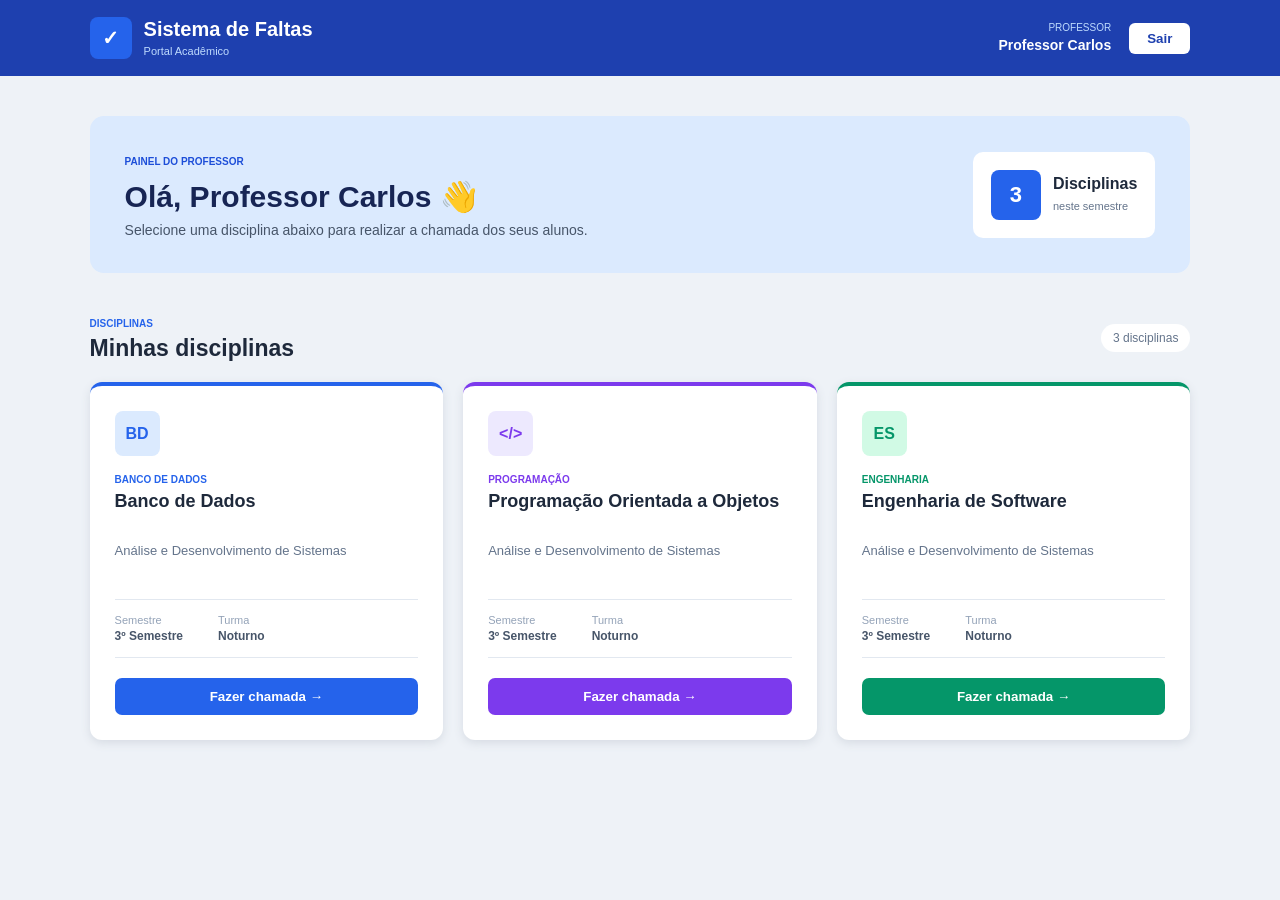
==== professor.html @ 8b41c354 "Adiciona interface inicial do sistema de faltas" ====
<!DOCTYPE html>
<html lang="pt-BR">

<head>
    <meta charset="UTF-8">
    <meta name="viewport" content="width=device-width, initial-scale=1.0">

    <title>Painel do Professor</title>

    <link rel="stylesheet" href="css/style.css">
</head>

<body class="pagina-professor">

    <!-- CABEÇALHO -->
    <header class="cabecalho">

        <div class="logo-sistema">
            <div class="logo-icone">✓</div>

            <div>
                <h2>Sistema de Faltas</h2>
                <span>Portal Acadêmico</span>
            </div>
        </div>

        <div class="usuario">
            <div class="usuario-info">
                <span class="usuario-tipo">PROFESSOR</span>
                <strong>Professor Carlos</strong>
            </div>

            <button class="botao-sair">
                Sair
            </button>
        </div>

    </header>


    <!-- CONTEÚDO PRINCIPAL -->
    <main class="conteudo-professor">

        <!-- BANNER DE BOAS-VINDAS -->
        <section class="banner-professor">

            <div class="banner-texto">

                <span class="banner-tag">
                    PAINEL DO PROFESSOR
                </span>

                <h1>Olá, Professor Carlos 👋</h1>

                <p>
                    Selecione uma disciplina abaixo para realizar
                    a chamada dos seus alunos.
                </p>

            </div>

            <div class="resumo-professor">

                <div class="numero-resumo">
                    3
                </div>

                <div>
                    <strong>Disciplinas</strong>
                    <span>neste semestre</span>
                </div>

            </div>

        </section>


        <!-- TÍTULO DAS DISCIPLINAS -->
        <section class="disciplinas">

            <div class="titulo-secao">

                <div>
                    <span class="titulo-pequeno">
                        DISCIPLINAS
                    </span>

                    <h2>Minhas disciplinas</h2>
                </div>

                <span class="quantidade-disciplinas">
                    3 disciplinas
                </span>

            </div>


            <!-- CARDS -->
            <div class="lista-disciplinas">


                <!-- BANCO DE DADOS -->
                <article class="card-disciplina card-azul">

                    <div class="icone-disciplina">
                        BD
                    </div>

                    <span class="tipo-disciplina">
                        BANCO DE DADOS
                    </span>

                    <h3>Banco de Dados</h3>

                    <p class="curso">
                        Análise e Desenvolvimento de Sistemas
                    </p>

                    <div class="informacoes-disciplina">

                        <div>
                            <span>Semestre</span>
                            <strong>3º Semestre</strong>
                        </div>

                        <div>
                            <span>Turma</span>
                            <strong>Noturno</strong>
                        </div>

                    </div>

                    <button class="botao-chamada">
                        Fazer chamada →
                    </button>

                </article>


                <!-- POO -->
                <article class="card-disciplina card-roxo">

                    <div class="icone-disciplina">
                        &lt;/&gt;
                    </div>

                    <span class="tipo-disciplina">
                        PROGRAMAÇÃO
                    </span>

                    <h3>Programação Orientada a Objetos</h3>

                    <p class="curso">
                        Análise e Desenvolvimento de Sistemas
                    </p>

                    <div class="informacoes-disciplina">

                        <div>
                            <span>Semestre</span>
                            <strong>3º Semestre</strong>
                        </div>

                        <div>
                            <span>Turma</span>
                            <strong>Noturno</strong>
                        </div>

                    </div>

                    <button class="botao-chamada">
                        Fazer chamada →
                    </button>

                </article>


                <!-- ENGENHARIA DE SOFTWARE -->
                <article class="card-disciplina card-verde">

                    <div class="icone-disciplina">
                        ES
                    </div>

                    <span class="tipo-disciplina">
                        ENGENHARIA
                    </span>

                    <h3>Engenharia de Software</h3>

                    <p class="curso">
                        Análise e Desenvolvimento de Sistemas
                    </p>

                    <div class="informacoes-disciplina">

                        <div>
                            <span>Semestre</span>
                            <strong>3º Semestre</strong>
                        </div>

                        <div>
                            <span>Turma</span>
                            <strong>Noturno</strong>
                        </div>

                    </div>

                    <button class="botao-chamada">
                        Fazer chamada →
                    </button>

                </article>

            </div>

        </section>

    </main>

</body>

</html>
---- css/style.css ----
/* =========================================
   CONFIGURAÇÕES GERAIS
========================================= */

* {
    margin: 0;
    padding: 0;
    box-sizing: border-box;
}

body {
    font-family: Arial, sans-serif;
    color: #1e293b;
}

button {
    font-family: Arial, sans-serif;
    cursor: pointer;
}


/* =========================================
   LOGIN
========================================= */

.pagina-login {
    background-color: #dfe7f3;
}

.login-pagina {
    min-height: 100vh;

    display: flex;
    justify-content: center;
    align-items: center;

    padding: 30px;
}

.area-login {
    width: 430px;
    max-width: 100%;
}


/* LOGO DO LOGIN */

.identidade-login {
    display: flex;
    justify-content: center;
    align-items: center;

    gap: 12px;

    margin-bottom: 20px;
}

.icone-login {
    width: 48px;
    height: 48px;

    display: flex;
    justify-content: center;
    align-items: center;

    background-color: #2563eb;
    color: white;

    border-radius: 10px;

    font-size: 22px;
    font-weight: bold;
}

.identidade-login h1 {
    color: #1e3a8a;
    font-size: 21px;
}

.identidade-login p {
    color: #64748b;
    font-size: 12px;
}


/* CARD DO LOGIN */

.login-container {
    background-color: white;

    padding: 38px;

    border-top: 5px solid #2563eb;
    border-radius: 12px;

    box-shadow: 0 5px 18px #b8c2d1;
}

.login-tag {
    display: inline-block;

    background-color: #dbeafe;
    color: #1d4ed8;

    padding: 5px 8px;

    border-radius: 5px;

    margin-bottom: 10px;

    font-size: 10px;
    font-weight: bold;
}

.login-container h2 {
    color: #172554;

    font-size: 27px;

    margin-bottom: 7px;
}

.subtitulo {
    color: #64748b;

    font-size: 13px;

    margin-bottom: 28px;
}


/* CAMPOS */

.campo {
    margin-bottom: 20px;
}

.campo label {
    display: block;

    margin-bottom: 7px;

    font-size: 13px;
    font-weight: bold;
}

.campo input {
    width: 100%;

    padding: 13px;

    background-color: #f1f5f9;

    border: 1px solid #b8c2d1;
    border-radius: 7px;

    font-size: 14px;
}

.campo input:focus {
    outline: none;

    background-color: white;

    border-color: #2563eb;
}


/* BOTÃO LOGIN */

.botao-login {
    width: 100%;

    padding: 13px;

    margin-top: 5px;

    background-color: #2563eb;
    color: white;

    border: none;
    border-radius: 7px;

    font-size: 14px;
    font-weight: bold;
}

.botao-login:hover {
    background-color: #1e40af;
}


/* CRIAR CONTA */

.criar-conta {
    background-color: #f1f5f9;

    padding: 15px;

    margin-top: 22px;

    border-radius: 7px;

    text-align: center;

    font-size: 12px;
}

.criar-conta span {
    color: #64748b;
}

.criar-conta a {
    color: #2563eb;

    font-weight: bold;

    text-decoration: none;
}

.criar-conta a:hover {
    text-decoration: underline;
}


/* RODAPÉ LOGIN */

.login-rodape {
    margin-top: 18px;

    text-align: center;

    color: #64748b;

    font-size: 11px;
}

.login-rodape span {
    display: inline-block;

    width: 7px;
    height: 7px;

    margin-right: 5px;

    background-color: #059669;

    border-radius: 50%;
}


/* =========================================
   PÁGINA DO PROFESSOR
========================================= */

.pagina-professor {
    min-height: 100vh;

    background-color: #eef2f7;
}


/* CABEÇALHO */

.cabecalho {
    width: 100%;

    padding: 17px 7%;

    background-color: #1e40af;
    color: white;

    display: flex;
    justify-content: space-between;
    align-items: center;
}


/* LOGO */

.logo-sistema {
    display: flex;
    align-items: center;

    gap: 12px;
}

.logo-icone {
    width: 42px;
    height: 42px;

    display: flex;
    justify-content: center;
    align-items: center;

    background-color: #2563eb;

    border-radius: 8px;

    font-size: 20px;
    font-weight: bold;
}

.logo-sistema h2 {
    font-size: 20px;
}

.logo-sistema span {
    color: #bfdbfe;

    font-size: 11px;
}


/* USUÁRIO */

.usuario {
    display: flex;
    align-items: center;

    gap: 18px;
}

.usuario-info {
    text-align: right;
}

.usuario-tipo {
    display: block;

    color: #bfdbfe;

    font-size: 10px;

    margin-bottom: 3px;
}

.usuario-info strong {
    font-size: 14px;
}


/* BOTÃO SAIR */

.botao-sair {
    padding: 8px 18px;

    background-color: white;
    color: #1e40af;

    border: none;
    border-radius: 6px;

    font-weight: bold;
}

.botao-sair:hover {
    background-color: #dbeafe;
}


/* =========================================
   CONTEÚDO DO PROFESSOR
========================================= */

.conteudo-professor {
    width: 86%;
    max-width: 1250px;

    margin: 40px auto;
}


/* BANNER */

.banner-professor {
    padding: 35px;

    margin-bottom: 40px;

    background-color: #dbeafe;

    border-radius: 14px;

    display: flex;
    justify-content: space-between;
    align-items: center;
}

.banner-tag {
    display: inline-block;

    margin-bottom: 12px;

    color: #1d4ed8;

    font-size: 10px;
    font-weight: bold;
}

.banner-texto h1 {
    color: #172554;

    font-size: 30px;

    margin-bottom: 8px;
}

.banner-texto p {
    color: #475569;

    font-size: 14px;
}


/* RESUMO */

.resumo-professor {
    background-color: white;

    padding: 18px;

    border-radius: 10px;

    display: flex;
    align-items: center;

    gap: 12px;
}

.numero-resumo {
    width: 50px;
    height: 50px;

    display: flex;
    justify-content: center;
    align-items: center;

    background-color: #2563eb;
    color: white;

    border-radius: 8px;

    font-size: 22px;
    font-weight: bold;
}

.resumo-professor strong {
    display: block;

    margin-bottom: 3px;
}

.resumo-professor span {
    color: #64748b;

    font-size: 11px;
}


/* =========================================
   DISCIPLINAS
========================================= */

.titulo-secao {
    display: flex;
    justify-content: space-between;
    align-items: center;

    margin-bottom: 20px;
}

.titulo-pequeno {
    color: #2563eb;

    font-size: 10px;
    font-weight: bold;
}

.titulo-secao h2 {
    margin-top: 4px;

    font-size: 23px;
}

.quantidade-disciplinas {
    background-color: white;

    padding: 7px 12px;

    border-radius: 15px;

    color: #64748b;

    font-size: 12px;
}


/* LISTA DE CARDS */

.lista-disciplinas {
    display: flex;

    gap: 20px;

    flex-wrap: wrap;
}


/* CARD */

.card-disciplina {
    flex: 1;

    min-width: 270px;

    padding: 25px;

    background-color: white;

    border-radius: 12px;

    box-shadow: 0 3px 10px #d6dbe3;
}

.card-disciplina:hover {
    transform: translateY(-3px);
}


/* ÍCONE */

.icone-disciplina {
    width: 45px;
    height: 45px;

    display: flex;
    justify-content: center;
    align-items: center;

    margin-bottom: 18px;

    border-radius: 8px;

    font-weight: bold;
}


/* TEXTO DO CARD */

.tipo-disciplina {
    display: block;

    margin-bottom: 6px;

    font-size: 10px;
    font-weight: bold;
}

.card-disciplina h3 {
    min-height: 45px;

    margin-bottom: 7px;

    font-size: 18px;
}

.curso {
    min-height: 38px;

    margin-bottom: 18px;

    color: #64748b;

    font-size: 13px;
}


/* INFORMAÇÕES */

.informacoes-disciplina {
    display: flex;

    gap: 35px;

    padding: 14px 0;

    margin-bottom: 20px;

    border-top: 1px solid #e2e8f0;
    border-bottom: 1px solid #e2e8f0;
}

.informacoes-disciplina div {
    display: flex;
    flex-direction: column;
}

.informacoes-disciplina span {
    color: #94a3b8;

    font-size: 11px;
}

.informacoes-disciplina strong {
    margin-top: 3px;

    color: #475569;

    font-size: 12px;
}


/* BOTÕES DOS CARDS */

.botao-chamada {
    width: 100%;

    padding: 11px;

    border: none;
    border-radius: 7px;

    color: white;

    font-weight: bold;
}


/* =========================================
   CORES DAS DISCIPLINAS
========================================= */


/* BANCO DE DADOS */

.card-azul {
    border-top: 4px solid #2563eb;
}

.card-azul .icone-disciplina {
    background-color: #dbeafe;
    color: #2563eb;
}

.card-azul .tipo-disciplina {
    color: #2563eb;
}

.card-azul .botao-chamada {
    background-color: #2563eb;
}


/* POO */

.card-roxo {
    border-top: 4px solid #7c3aed;
}

.card-roxo .icone-disciplina {
    background-color: #ede9fe;
    color: #7c3aed;
}

.card-roxo .tipo-disciplina {
    color: #7c3aed;
}

.card-roxo .botao-chamada {
    background-color: #7c3aed;
}


/* ENGENHARIA DE SOFTWARE */

.card-verde {
    border-top: 4px solid #059669;
}

.card-verde .icone-disciplina {
    background-color: #d1fae5;
    color: #059669;
}

.card-verde .tipo-disciplina {
    color: #059669;
}

.card-verde .botao-chamada {
    background-color: #059669;
}


/* =========================================
   RESPONSIVIDADE
========================================= */

@media (max-width: 800px) {

    .banner-professor {
        flex-direction: column;
        align-items: flex-start;

        gap: 20px;
    }

    .resumo-professor {
        width: 100%;
    }

    .lista-disciplinas {
        flex-direction: column;
    }

    .usuario-info {
        display: none;
    }

}
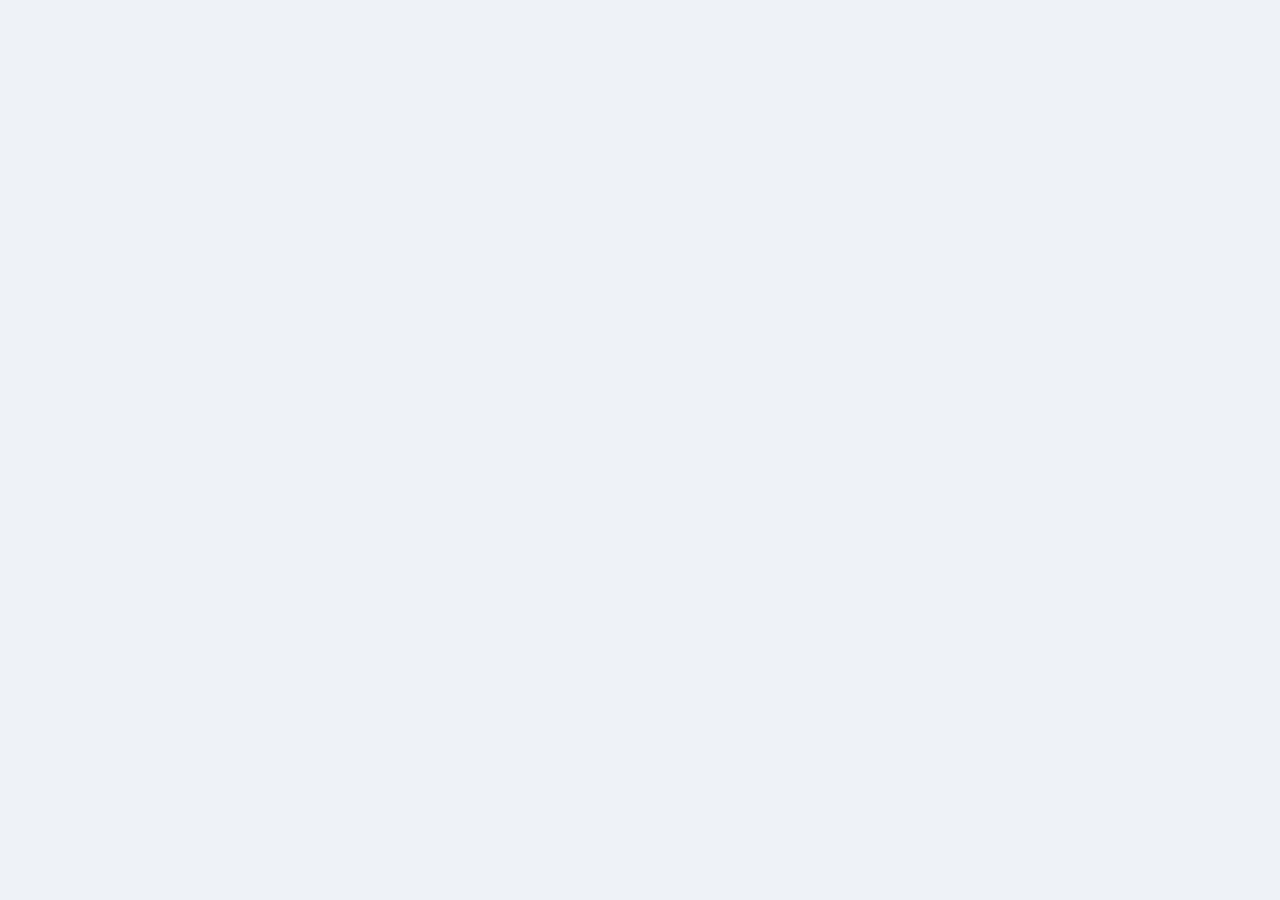
==== commit 15e56b29: "Sistema de faltas: login, cadastro, painel e chamada" ====
--- a/professor.html
+++ b/professor.html
@@ -1,223 +1,12 @@
 <!DOCTYPE html>
 <html lang="pt-BR">
-
 <head>
-    <meta charset="UTF-8">
-    <meta name="viewport" content="width=device-width, initial-scale=1.0">
-
+    <meta charset="UTF-8"><meta name="viewport" content="width=device-width, initial-scale=1.0"><link rel="stylesheet" href="css/style.css">
     <title>Painel do Professor</title>
-
-    <link rel="stylesheet" href="css/style.css">
 </head>
-
-<body class="pagina-professor">
-
-    <!-- CABEÇALHO -->
-    <header class="cabecalho">
-
-        <div class="logo-sistema">
-            <div class="logo-icone">✓</div>
-
-            <div>
-                <h2>Sistema de Faltas</h2>
-                <span>Portal Acadêmico</span>
-            </div>
-        </div>
-
-        <div class="usuario">
-            <div class="usuario-info">
-                <span class="usuario-tipo">PROFESSOR</span>
-                <strong>Professor Carlos</strong>
-            </div>
-
-            <button class="botao-sair">
-                Sair
-            </button>
-        </div>
-
-    </header>
-
-
-    <!-- CONTEÚDO PRINCIPAL -->
-    <main class="conteudo-professor">
-
-        <!-- BANNER DE BOAS-VINDAS -->
-        <section class="banner-professor">
-
-            <div class="banner-texto">
-
-                <span class="banner-tag">
-                    PAINEL DO PROFESSOR
-                </span>
-
-                <h1>Olá, Professor Carlos 👋</h1>
-
-                <p>
-                    Selecione uma disciplina abaixo para realizar
-                    a chamada dos seus alunos.
-                </p>
-
-            </div>
-
-            <div class="resumo-professor">
-
-                <div class="numero-resumo">
-                    3
-                </div>
-
-                <div>
-                    <strong>Disciplinas</strong>
-                    <span>neste semestre</span>
-                </div>
-
-            </div>
-
-        </section>
-
-
-        <!-- TÍTULO DAS DISCIPLINAS -->
-        <section class="disciplinas">
-
-            <div class="titulo-secao">
-
-                <div>
-                    <span class="titulo-pequeno">
-                        DISCIPLINAS
-                    </span>
-
-                    <h2>Minhas disciplinas</h2>
-                </div>
-
-                <span class="quantidade-disciplinas">
-                    3 disciplinas
-                </span>
-
-            </div>
-
-
-            <!-- CARDS -->
-            <div class="lista-disciplinas">
-
-
-                <!-- BANCO DE DADOS -->
-                <article class="card-disciplina card-azul">
-
-                    <div class="icone-disciplina">
-                        BD
-                    </div>
-
-                    <span class="tipo-disciplina">
-                        BANCO DE DADOS
-                    </span>
-
-                    <h3>Banco de Dados</h3>
-
-                    <p class="curso">
-                        Análise e Desenvolvimento de Sistemas
-                    </p>
-
-                    <div class="informacoes-disciplina">
-
-                        <div>
-                            <span>Semestre</span>
-                            <strong>3º Semestre</strong>
-                        </div>
-
-                        <div>
-                            <span>Turma</span>
-                            <strong>Noturno</strong>
-                        </div>
-
-                    </div>
-
-                    <button class="botao-chamada">
-                        Fazer chamada →
-                    </button>
-
-                </article>
-
-
-                <!-- POO -->
-                <article class="card-disciplina card-roxo">
-
-                    <div class="icone-disciplina">
-                        &lt;/&gt;
-                    </div>
-
-                    <span class="tipo-disciplina">
-                        PROGRAMAÇÃO
-                    </span>
-
-                    <h3>Programação Orientada a Objetos</h3>
-
-                    <p class="curso">
-                        Análise e Desenvolvimento de Sistemas
-                    </p>
-
-                    <div class="informacoes-disciplina">
-
-                        <div>
-                            <span>Semestre</span>
-                            <strong>3º Semestre</strong>
-                        </div>
-
-                        <div>
-                            <span>Turma</span>
-                            <strong>Noturno</strong>
-                        </div>
-
-                    </div>
-
-                    <button class="botao-chamada">
-                        Fazer chamada →
-                    </button>
-
-                </article>
-
-
-                <!-- ENGENHARIA DE SOFTWARE -->
-                <article class="card-disciplina card-verde">
-
-                    <div class="icone-disciplina">
-                        ES
-                    </div>
-
-                    <span class="tipo-disciplina">
-                        ENGENHARIA
-                    </span>
-
-                    <h3>Engenharia de Software</h3>
-
-                    <p class="curso">
-                        Análise e Desenvolvimento de Sistemas
-                    </p>
-
-                    <div class="informacoes-disciplina">
-
-                        <div>
-                            <span>Semestre</span>
-                            <strong>3º Semestre</strong>
-                        </div>
-
-                        <div>
-                            <span>Turma</span>
-                            <strong>Noturno</strong>
-                        </div>
-
-                    </div>
-
-                    <button class="botao-chamada">
-                        Fazer chamada →
-                    </button>
-
-                </article>
-
-            </div>
-
-        </section>
-
-    </main>
-
+<body class="app" data-pagina="professor">
+    <div id="cabecalho"></div>
+    <main class="conteudo" id="conteudo"></main>
+    <script src="js/app.js"></script>
 </body>
-
 </html>
--- a/css/style.css
+++ b/css/style.css
@@ -1,720 +1,139 @@
-/* =========================================
-   CONFIGURAÇÕES GERAIS
-========================================= */
+/* ===== BASE ===== */
+:root{--azul:#2563eb;--azul-esc:#1e40af;--fundo:#eef2f7;--texto:#1e293b;--suave:#64748b;--borda:#e2e8f0;--ok:#059669;--erro:#dc2626;--aviso:#d97706}
+*{margin:0;padding:0;box-sizing:border-box}
+body{font-family:"Segoe UI",system-ui,Arial,sans-serif;color:var(--texto);background:var(--fundo);line-height:1.4}
+button,input{font-family:inherit}
+button{cursor:pointer}
+.azul{--cor:#2563eb;--clara:#dbeafe}
+.roxo{--cor:#7c3aed;--clara:#ede9fe}
+.verde{--cor:#059669;--clara:#d1fae5}
+.logo-icone{width:42px;height:42px;border-radius:10px;background:var(--azul);color:#fff;display:grid;place-items:center;font-weight:700;font-size:20px;flex-shrink:0}
 
-* {
-    margin: 0;
-    padding: 0;
-    box-sizing: border-box;
-}
+/* ===== LOGIN E CADASTRO ===== */
+.login{min-height:100vh;display:grid;grid-template-columns:1.05fr 1fr}
+.lado{background:linear-gradient(150deg,#172554,#2563eb);color:#fff;padding:70px;display:flex;flex-direction:column;justify-content:center;gap:26px}
+.lado h2{font-size:36px;line-height:1.15;max-width:420px}
+.lado p{color:#bfdbfe;max-width:400px}
+.lado ul{list-style:none;display:grid;gap:14px}
+.lado li{display:flex;gap:12px;align-items:center;font-size:15px}
+.lado li b{width:30px;height:30px;border-radius:8px;background:rgba(255,255,255,.18);display:grid;place-items:center;font-size:14px}
+.form-area{display:flex;align-items:center;justify-content:center;padding:30px}
+.cartao{width:440px;max-width:100%;background:#fff;padding:38px;border-radius:16px;border-top:5px solid var(--azul);box-shadow:0 12px 30px #c3cad666}
+.marca{display:flex;align-items:center;gap:12px;margin-bottom:22px}
+.marca h1{font-size:19px;color:#1e3a8a}
+.marca p{font-size:12px;color:var(--suave)}
+.cartao h2{font-size:26px;color:#172554;margin-bottom:6px}
+.subtitulo{color:var(--suave);font-size:13px;margin-bottom:24px}
+.campo{margin-bottom:18px}
+.campo label{display:block;margin-bottom:7px;font-size:13px;font-weight:600}
+.campo input{width:100%;padding:13px;background:#f1f5f9;border:1px solid #cbd5e1;border-radius:8px;font-size:14px;transition:.2s}
+.campo input:focus{outline:none;background:#fff;border-color:var(--azul);box-shadow:0 0 0 3px #dbeafe}
+.senha-box{position:relative}
+.senha-box input{padding-right:84px}
+.ver-senha{position:absolute;right:8px;top:50%;transform:translateY(-50%);border:none;background:none;color:var(--azul);font-weight:600;font-size:12px;padding:6px}
+.botao{width:100%;padding:13px;border:none;border-radius:8px;background:var(--azul);color:#fff;font-weight:700;font-size:14px;transition:.2s}
+.botao:hover{background:var(--azul-esc)}
+.botao:active{transform:scale(.98)}
+.criar-conta{background:#f1f5f9;padding:14px;margin-top:20px;border-radius:8px;text-align:center;font-size:13px;color:var(--suave)}
+.criar-conta a{color:var(--azul);font-weight:700;text-decoration:none}
+.criar-conta a:hover{text-decoration:underline}
+.dica{margin-top:14px;text-align:center;font-size:12px;color:#94a3b8}
+.tipo-opcoes{display:flex;gap:10px;margin-bottom:20px}
+.tipo-opcoes label{flex:1;text-align:center;padding:12px;border:1px solid #cbd5e1;border-radius:8px;background:#f1f5f9;font-size:13px;font-weight:600;cursor:pointer;transition:.2s}
+.tipo-opcoes input{display:none}
+.tipo-opcoes label:has(input:checked){background:#dbeafe;border-color:var(--azul);color:#1d4ed8}
+.tremer{animation:tremer .35s}
+@keyframes tremer{25%{transform:translateX(-8px)}75%{transform:translateX(8px)}}
 
-body {
-    font-family: Arial, sans-serif;
-    color: #1e293b;
-}
+/* ===== AVISOS ===== */
+.aviso{position:fixed;top:20px;right:20px;padding:13px 20px;border-radius:10px;color:#fff;font-size:14px;font-weight:600;opacity:0;transform:translateY(-10px);transition:.3s;z-index:99;box-shadow:0 6px 16px #0003}
+.aviso-ver{opacity:1;transform:none}
+.aviso-ok{background:var(--ok)}
+.aviso-erro{background:var(--erro)}
 
-button {
-    font-family: Arial, sans-serif;
-    cursor: pointer;
-}
+/* ===== CABEÇALHO ===== */
+.cabecalho{background:linear-gradient(90deg,#1e3a8a,#1e40af);color:#fff;padding:14px 7%;display:flex;justify-content:space-between;align-items:center;position:sticky;top:0;z-index:10;box-shadow:0 2px 10px #1e3a8a55}
+.logo-sistema{display:flex;align-items:center;gap:12px;text-decoration:none;color:#fff}
+.logo-sistema h2{font-size:19px}
+.logo-sistema span{color:#bfdbfe;font-size:11px}
+.usuario{display:flex;align-items:center;gap:12px}
+.avatar{width:38px;height:38px;border-radius:50%;background:#bfdbfe;color:#1e3a8a;display:grid;place-items:center;font-weight:700;font-size:14px;flex-shrink:0}
+.usuario-info{text-align:right;line-height:1.2}
+.usuario-info span{display:block;color:#bfdbfe;font-size:10px}
+.usuario-info strong{font-size:14px}
+.botao-sair{padding:8px 16px;border:none;border-radius:8px;background:#fff;color:var(--azul-esc);font-weight:700;transition:.2s}
+.botao-sair:hover{background:#dbeafe}
 
+/* ===== CONTEÚDO ===== */
+.conteudo{width:88%;max-width:1200px;margin:34px auto 100px}
+.banner{background:linear-gradient(120deg,#1e3a8a,#2563eb);color:#fff;border-radius:16px;padding:32px;margin-bottom:28px}
+.banner h1{font-size:28px;margin:6px 0}
+.banner p{color:#dbeafe;font-size:14px}
+.tag{font-size:11px;font-weight:700;color:var(--cor,#93c5fd)}
+.stats{display:grid;grid-template-columns:repeat(auto-fit,minmax(170px,1fr));gap:14px;margin-top:22px}
+.stat{background:rgba(255,255,255,.14);border-radius:12px;padding:14px 16px;display:flex;gap:12px;align-items:center}
+.stat strong{display:block;font-size:22px}
+.stat div span{font-size:12px;color:#dbeafe}
+.stat-icone{font-size:24px}
+.titulo-secao{margin-bottom:16px}
+.titulo-secao h2{font-size:22px}
+.grade{display:grid;grid-template-columns:repeat(auto-fit,minmax(290px,1fr));gap:20px}
+.card{background:#fff;border-radius:14px;padding:24px;border-top:4px solid var(--cor);box-shadow:0 3px 12px #d6dbe3;transition:transform .2s,box-shadow .2s;display:flex;flex-direction:column}
+.card:hover{transform:translateY(-4px);box-shadow:0 10px 22px #c3cad6}
+.card-topo{display:flex;justify-content:space-between;align-items:center;margin-bottom:14px}
+.icone{width:46px;height:46px;border-radius:10px;background:var(--clara);color:var(--cor);display:grid;place-items:center;font-weight:700}
+.card h3{font-size:18px;min-height:46px;margin:4px 0 6px}
+.curso{color:var(--suave);font-size:13px;margin-bottom:14px}
+.info{display:flex;gap:28px;padding:14px 0;margin-bottom:16px;border-top:1px solid var(--borda);border-bottom:1px solid var(--borda)}
+.info span{display:block;color:#94a3b8;font-size:11px}
+.info strong{font-size:14px;color:#475569}
+.ultima{font-size:12px;color:var(--suave);margin-bottom:14px}
+.botao-chamada{margin-top:auto;display:block;text-align:center;text-decoration:none;padding:12px;border-radius:8px;background:var(--cor);color:#fff;font-weight:700;transition:.2s}
+.botao-chamada:hover{filter:brightness(.9)}
+.pilula{padding:4px 11px;border-radius:20px;font-size:11px;font-weight:700}
+.ok{background:#d1fae5;color:#047857}
+.atencao{background:#fef3c7;color:#b45309}
+.critico{background:#fee2e2;color:#b91c1c}
+.barra{height:8px;background:var(--borda);border-radius:5px;overflow:hidden}
+.barra i{display:block;height:100%;width:0;border-radius:5px;background:var(--cor,var(--azul));transition:width .8s ease}
+.barra i.atencao{background:#f59e0b}
+.barra i.critico{background:#dc2626}
+.barra-rotulo{display:flex;justify-content:space-between;font-size:12px;color:var(--suave);margin-bottom:6px}
+.datas{display:flex;flex-wrap:wrap;gap:6px;margin-top:14px;font-size:12px}
+.datas span{background:#fee2e2;color:#b91c1c;padding:3px 9px;border-radius:12px;font-weight:600}
+.datas em{color:#94a3b8}
 
-/* =========================================
-   LOGIN
-========================================= */
+/* ===== CHAMADA ===== */
+.voltar{display:inline-block;margin-bottom:16px;color:var(--azul);font-weight:600;text-decoration:none;font-size:14px}
+.chamada-topo{background:#fff;color:var(--texto);border-top:4px solid var(--cor);display:flex;align-items:center;gap:18px;flex-wrap:wrap;box-shadow:0 3px 12px #d6dbe3}
+.chamada-topo>div:nth-child(2){flex:1}
+.chamada-topo h1{font-size:24px}
+.chamada-topo p{color:var(--suave)}
+.campo-data{font-size:12px;font-weight:600;color:var(--suave);display:grid;gap:5px}
+.campo-data input,.ferramentas input{padding:10px 12px;border:1px solid #cbd5e1;border-radius:8px;font-size:14px;background:#fff}
+.ferramentas{display:flex;gap:10px;flex-wrap:wrap;margin-bottom:12px}
+.ferramentas input{flex:1;min-width:200px}
+.btn-sec{padding:10px 16px;border:1px solid #cbd5e1;background:#fff;border-radius:8px;font-weight:600;font-size:13px;transition:.2s}
+.btn-sec:hover{background:#eff6ff;border-color:var(--azul)}
+.nota{font-size:13px;color:var(--aviso);min-height:20px;margin-bottom:8px;font-weight:600}
+.painel{background:#fff;border-radius:14px;padding:6px 22px;box-shadow:0 3px 12px #d6dbe3}
+.linha{display:flex;justify-content:space-between;align-items:center;gap:12px;padding:13px 0;border-bottom:1px solid var(--borda)}
+.linha:last-child{border:none}
+.aluno-id{display:flex;align-items:center;gap:12px}
+.aluno-id .avatar{background:var(--clara);color:var(--cor)}
+.aluno-id span{display:block;color:#94a3b8;font-size:12px}
+.par{display:flex;gap:6px}
+.par button{padding:8px 16px;border:1px solid #cbd5e1;border-radius:8px;background:#f1f5f9;font-weight:600;font-size:13px;transition:.2s}
+.par .on-p{background:#059669;border-color:#059669;color:#fff}
+.par .on-f{background:#dc2626;border-color:#dc2626;color:#fff}
+.vazio{padding:26px 0;text-align:center;color:var(--suave)}
+.rodape-fixo{position:fixed;left:0;right:0;bottom:0;background:#fff;box-shadow:0 -4px 16px #c3cad666;padding:14px 7%;display:flex;justify-content:space-between;align-items:center;gap:20px;z-index:5}
+.rodape-fixo>div{flex:1;max-width:420px}
+.rodape-fixo strong{font-size:14px;display:block;margin-bottom:6px}
+.rodape-fixo .barra i{background:var(--ok)}
+.rodape-fixo .botao{width:auto;padding:12px 30px}
 
-.pagina-login {
-    background-color: #dfe7f3;
-}
-
-.login-pagina {
-    min-height: 100vh;
-
-    display: flex;
-    justify-content: center;
-    align-items: center;
-
-    padding: 30px;
-}
-
-.area-login {
-    width: 430px;
-    max-width: 100%;
-}
-
-
-/* LOGO DO LOGIN */
-
-.identidade-login {
-    display: flex;
-    justify-content: center;
-    align-items: center;
-
-    gap: 12px;
-
-    margin-bottom: 20px;
-}
-
-.icone-login {
-    width: 48px;
-    height: 48px;
-
-    display: flex;
-    justify-content: center;
-    align-items: center;
-
-    background-color: #2563eb;
-    color: white;
-
-    border-radius: 10px;
-
-    font-size: 22px;
-    font-weight: bold;
-}
-
-.identidade-login h1 {
-    color: #1e3a8a;
-    font-size: 21px;
-}
-
-.identidade-login p {
-    color: #64748b;
-    font-size: 12px;
-}
-
-
-/* CARD DO LOGIN */
-
-.login-container {
-    background-color: white;
-
-    padding: 38px;
-
-    border-top: 5px solid #2563eb;
-    border-radius: 12px;
-
-    box-shadow: 0 5px 18px #b8c2d1;
-}
-
-.login-tag {
-    display: inline-block;
-
-    background-color: #dbeafe;
-    color: #1d4ed8;
-
-    padding: 5px 8px;
-
-    border-radius: 5px;
-
-    margin-bottom: 10px;
-
-    font-size: 10px;
-    font-weight: bold;
-}
-
-.login-container h2 {
-    color: #172554;
-
-    font-size: 27px;
-
-    margin-bottom: 7px;
-}
-
-.subtitulo {
-    color: #64748b;
-
-    font-size: 13px;
-
-    margin-bottom: 28px;
-}
-
-
-/* CAMPOS */
-
-.campo {
-    margin-bottom: 20px;
-}
-
-.campo label {
-    display: block;
-
-    margin-bottom: 7px;
-
-    font-size: 13px;
-    font-weight: bold;
-}
-
-.campo input {
-    width: 100%;
-
-    padding: 13px;
-
-    background-color: #f1f5f9;
-
-    border: 1px solid #b8c2d1;
-    border-radius: 7px;
-
-    font-size: 14px;
-}
-
-.campo input:focus {
-    outline: none;
-
-    background-color: white;
-
-    border-color: #2563eb;
-}
-
-
-/* BOTÃO LOGIN */
-
-.botao-login {
-    width: 100%;
-
-    padding: 13px;
-
-    margin-top: 5px;
-
-    background-color: #2563eb;
-    color: white;
-
-    border: none;
-    border-radius: 7px;
-
-    font-size: 14px;
-    font-weight: bold;
-}
-
-.botao-login:hover {
-    background-color: #1e40af;
-}
-
-
-/* CRIAR CONTA */
-
-.criar-conta {
-    background-color: #f1f5f9;
-
-    padding: 15px;
-
-    margin-top: 22px;
-
-    border-radius: 7px;
-
-    text-align: center;
-
-    font-size: 12px;
-}
-
-.criar-conta span {
-    color: #64748b;
-}
-
-.criar-conta a {
-    color: #2563eb;
-
-    font-weight: bold;
-
-    text-decoration: none;
-}
-
-.criar-conta a:hover {
-    text-decoration: underline;
-}
-
-
-/* RODAPÉ LOGIN */
-
-.login-rodape {
-    margin-top: 18px;
-
-    text-align: center;
-
-    color: #64748b;
-
-    font-size: 11px;
-}
-
-.login-rodape span {
-    display: inline-block;
-
-    width: 7px;
-    height: 7px;
-
-    margin-right: 5px;
-
-    background-color: #059669;
-
-    border-radius: 50%;
-}
-
-
-/* =========================================
-   PÁGINA DO PROFESSOR
-========================================= */
-
-.pagina-professor {
-    min-height: 100vh;
-
-    background-color: #eef2f7;
-}
-
-
-/* CABEÇALHO */
-
-.cabecalho {
-    width: 100%;
-
-    padding: 17px 7%;
-
-    background-color: #1e40af;
-    color: white;
-
-    display: flex;
-    justify-content: space-between;
-    align-items: center;
-}
-
-
-/* LOGO */
-
-.logo-sistema {
-    display: flex;
-    align-items: center;
-
-    gap: 12px;
-}
-
-.logo-icone {
-    width: 42px;
-    height: 42px;
-
-    display: flex;
-    justify-content: center;
-    align-items: center;
-
-    background-color: #2563eb;
-
-    border-radius: 8px;
-
-    font-size: 20px;
-    font-weight: bold;
-}
-
-.logo-sistema h2 {
-    font-size: 20px;
-}
-
-.logo-sistema span {
-    color: #bfdbfe;
-
-    font-size: 11px;
-}
-
-
-/* USUÁRIO */
-
-.usuario {
-    display: flex;
-    align-items: center;
-
-    gap: 18px;
-}
-
-.usuario-info {
-    text-align: right;
-}
-
-.usuario-tipo {
-    display: block;
-
-    color: #bfdbfe;
-
-    font-size: 10px;
-
-    margin-bottom: 3px;
-}
-
-.usuario-info strong {
-    font-size: 14px;
-}
-
-
-/* BOTÃO SAIR */
-
-.botao-sair {
-    padding: 8px 18px;
-
-    background-color: white;
-    color: #1e40af;
-
-    border: none;
-    border-radius: 6px;
-
-    font-weight: bold;
-}
-
-.botao-sair:hover {
-    background-color: #dbeafe;
-}
-
-
-/* =========================================
-   CONTEÚDO DO PROFESSOR
-========================================= */
-
-.conteudo-professor {
-    width: 86%;
-    max-width: 1250px;
-
-    margin: 40px auto;
-}
-
-
-/* BANNER */
-
-.banner-professor {
-    padding: 35px;
-
-    margin-bottom: 40px;
-
-    background-color: #dbeafe;
-
-    border-radius: 14px;
-
-    display: flex;
-    justify-content: space-between;
-    align-items: center;
-}
-
-.banner-tag {
-    display: inline-block;
-
-    margin-bottom: 12px;
-
-    color: #1d4ed8;
-
-    font-size: 10px;
-    font-weight: bold;
-}
-
-.banner-texto h1 {
-    color: #172554;
-
-    font-size: 30px;
-
-    margin-bottom: 8px;
-}
-
-.banner-texto p {
-    color: #475569;
-
-    font-size: 14px;
-}
-
-
-/* RESUMO */
-
-.resumo-professor {
-    background-color: white;
-
-    padding: 18px;
-
-    border-radius: 10px;
-
-    display: flex;
-    align-items: center;
-
-    gap: 12px;
-}
-
-.numero-resumo {
-    width: 50px;
-    height: 50px;
-
-    display: flex;
-    justify-content: center;
-    align-items: center;
-
-    background-color: #2563eb;
-    color: white;
-
-    border-radius: 8px;
-
-    font-size: 22px;
-    font-weight: bold;
-}
-
-.resumo-professor strong {
-    display: block;
-
-    margin-bottom: 3px;
-}
-
-.resumo-professor span {
-    color: #64748b;
-
-    font-size: 11px;
-}
-
-
-/* =========================================
-   DISCIPLINAS
-========================================= */
-
-.titulo-secao {
-    display: flex;
-    justify-content: space-between;
-    align-items: center;
-
-    margin-bottom: 20px;
-}
-
-.titulo-pequeno {
-    color: #2563eb;
-
-    font-size: 10px;
-    font-weight: bold;
-}
-
-.titulo-secao h2 {
-    margin-top: 4px;
-
-    font-size: 23px;
-}
-
-.quantidade-disciplinas {
-    background-color: white;
-
-    padding: 7px 12px;
-
-    border-radius: 15px;
-
-    color: #64748b;
-
-    font-size: 12px;
-}
-
-
-/* LISTA DE CARDS */
-
-.lista-disciplinas {
-    display: flex;
-
-    gap: 20px;
-
-    flex-wrap: wrap;
-}
-
-
-/* CARD */
-
-.card-disciplina {
-    flex: 1;
-
-    min-width: 270px;
-
-    padding: 25px;
-
-    background-color: white;
-
-    border-radius: 12px;
-
-    box-shadow: 0 3px 10px #d6dbe3;
-}
-
-.card-disciplina:hover {
-    transform: translateY(-3px);
-}
-
-
-/* ÍCONE */
-
-.icone-disciplina {
-    width: 45px;
-    height: 45px;
-
-    display: flex;
-    justify-content: center;
-    align-items: center;
-
-    margin-bottom: 18px;
-
-    border-radius: 8px;
-
-    font-weight: bold;
-}
-
-
-/* TEXTO DO CARD */
-
-.tipo-disciplina {
-    display: block;
-
-    margin-bottom: 6px;
-
-    font-size: 10px;
-    font-weight: bold;
-}
-
-.card-disciplina h3 {
-    min-height: 45px;
-
-    margin-bottom: 7px;
-
-    font-size: 18px;
-}
-
-.curso {
-    min-height: 38px;
-
-    margin-bottom: 18px;
-
-    color: #64748b;
-
-    font-size: 13px;
-}
-
-
-/* INFORMAÇÕES */
-
-.informacoes-disciplina {
-    display: flex;
-
-    gap: 35px;
-
-    padding: 14px 0;
-
-    margin-bottom: 20px;
-
-    border-top: 1px solid #e2e8f0;
-    border-bottom: 1px solid #e2e8f0;
-}
-
-.informacoes-disciplina div {
-    display: flex;
-    flex-direction: column;
-}
-
-.informacoes-disciplina span {
-    color: #94a3b8;
-
-    font-size: 11px;
-}
-
-.informacoes-disciplina strong {
-    margin-top: 3px;
-
-    color: #475569;
-
-    font-size: 12px;
-}
-
-
-/* BOTÕES DOS CARDS */
-
-.botao-chamada {
-    width: 100%;
-
-    padding: 11px;
-
-    border: none;
-    border-radius: 7px;
-
-    color: white;
-
-    font-weight: bold;
-}
-
-
-/* =========================================
-   CORES DAS DISCIPLINAS
-========================================= */
-
-
-/* BANCO DE DADOS */
-
-.card-azul {
-    border-top: 4px solid #2563eb;
-}
-
-.card-azul .icone-disciplina {
-    background-color: #dbeafe;
-    color: #2563eb;
-}
-
-.card-azul .tipo-disciplina {
-    color: #2563eb;
-}
-
-.card-azul .botao-chamada {
-    background-color: #2563eb;
-}
-
-
-/* POO */
-
-.card-roxo {
-    border-top: 4px solid #7c3aed;
-}
-
-.card-roxo .icone-disciplina {
-    background-color: #ede9fe;
-    color: #7c3aed;
-}
-
-.card-roxo .tipo-disciplina {
-    color: #7c3aed;
-}
-
-.card-roxo .botao-chamada {
-    background-color: #7c3aed;
-}
-
-
-/* ENGENHARIA DE SOFTWARE */
-
-.card-verde {
-    border-top: 4px solid #059669;
-}
-
-.card-verde .icone-disciplina {
-    background-color: #d1fae5;
-    color: #059669;
-}
-
-.card-verde .tipo-disciplina {
-    color: #059669;
-}
-
-.card-verde .botao-chamada {
-    background-color: #059669;
-}
-
-
-/* =========================================
-   RESPONSIVIDADE
-========================================= */
-
-@media (max-width: 800px) {
-
-    .banner-professor {
-        flex-direction: column;
-        align-items: flex-start;
-
-        gap: 20px;
-    }
-
-    .resumo-professor {
-        width: 100%;
-    }
-
-    .lista-disciplinas {
-        flex-direction: column;
-    }
-
-    .usuario-info {
-        display: none;
-    }
-
-}+/* ===== RESPONSIVO ===== */
+@media(max-width:900px){.login{grid-template-columns:1fr}.lado{display:none}}
+@media(max-width:800px){.usuario-info{display:none}.cabecalho{padding:14px 5%}.linha{flex-direction:column;align-items:flex-start}.rodape-fixo{flex-direction:column;align-items:stretch}.rodape-fixo>div{max-width:none}.rodape-fixo .botao{width:100%}.conteudo{width:92%}}
+@media(prefers-reduced-motion:reduce){*{transition:none!important;animation:none!important}}
